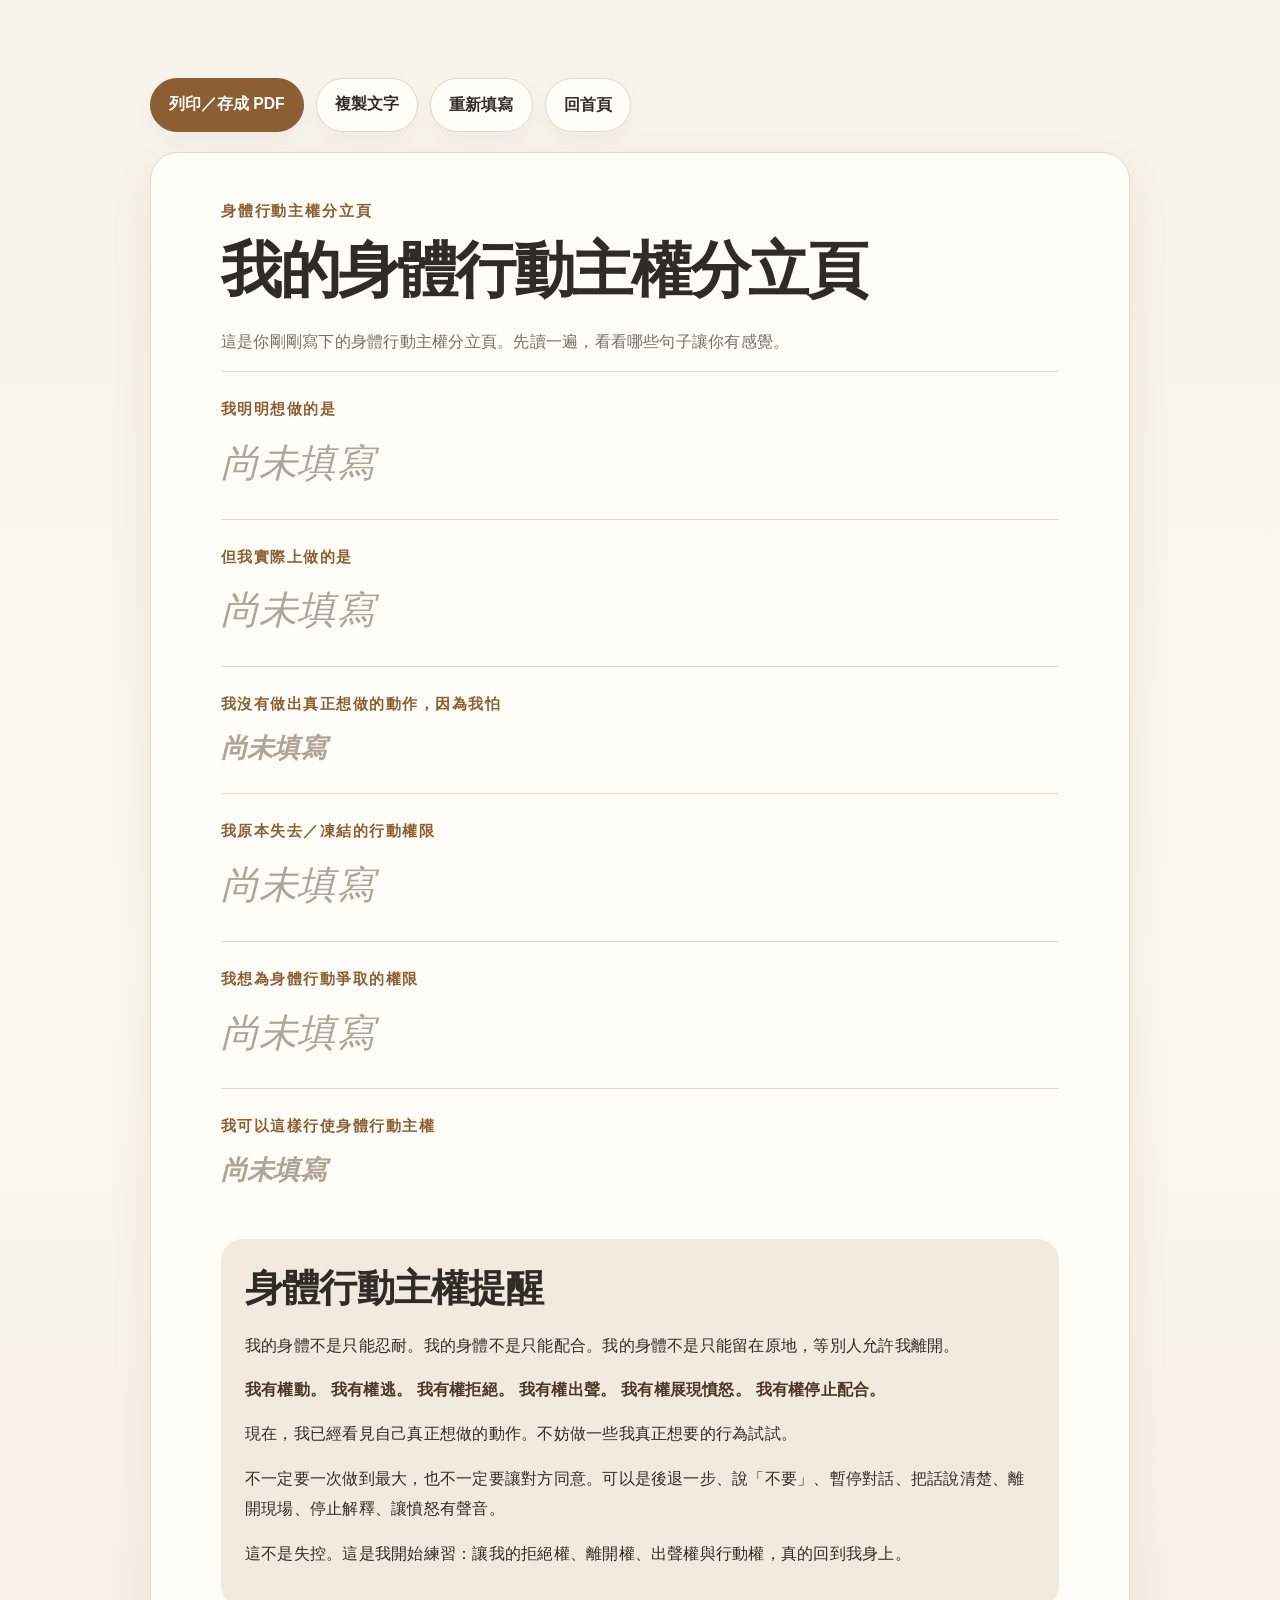
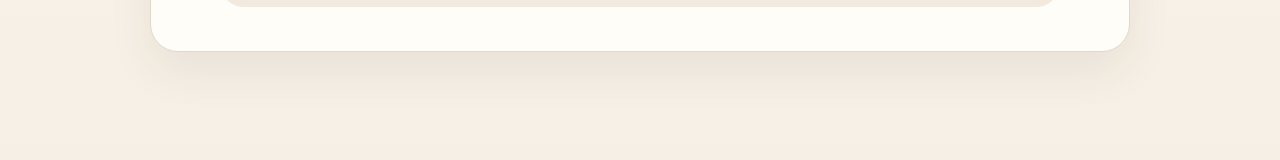
==== body-action-result.html @ a2fbad26 "Add files via upload" ====
<!doctype html><html lang="zh-Hant"><head><meta charset="utf-8"><meta name="viewport" content="width=device-width,initial-scale=1"><title>我的身體行動主權分立頁</title><link rel="stylesheet" href="styles.css"></head><body onload="fillResults('boundary_body_action')"><main class="container"><div class="actions no-print"><button class="primary" onclick="window.print()">列印／存成 PDF</button><button onclick="copyResult()">複製文字</button><a class="button" href="body-action.html">重新填寫</a><a class="button" href="index.html">回首頁</a></div>
<section class="print-page"><div class="eyebrow">身體行動主權分立頁</div><h1>我的身體行動主權分立頁</h1><p class="muted">這是你剛剛寫下的身體行動主權分立頁。先讀一遍，看看哪些句子讓你有感覺。</p>
<div class="result-block"><div class="result-label">我明明想做的是</div><div class="result-text" data-result="wanted"></div></div>
<div class="result-block"><div class="result-label">但我實際上做的是</div><div class="result-text" data-result="actual"></div></div>
<div class="result-block"><div class="result-label">我沒有做出真正想做的動作，因為我怕</div><div class="result-text medium" data-result="fear"></div></div>
<div class="result-block"><div class="result-label">我原本失去／凍結的行動權限</div><div class="result-text" data-result="frozen_right"></div></div>
<div class="result-block"><div class="result-label">我想為身體行動爭取的權限</div><div class="result-text" data-result="right"></div></div>
<div class="result-block"><div class="result-label">我可以這樣行使身體行動主權</div><div class="result-text medium" data-result="practice"></div></div>
<div class="reminder"><h2>身體行動主權提醒</h2><p>我的身體不是只能忍耐。我的身體不是只能配合。我的身體不是只能留在原地，等別人允許我離開。</p><p><strong>我有權動。 我有權逃。 我有權拒絕。 我有權出聲。 我有權展現憤怒。 我有權停止配合。</strong></p><p>現在，我已經看見自己真正想做的動作。不妨做一些我真正想要的行為試試。</p><p>不一定要一次做到最大，也不一定要讓對方同意。可以是後退一步、說「不要」、暫停對話、把話說清楚、離開現場、停止解釋、讓憤怒有聲音。</p><p>這不是失控。這是我開始練習：讓我的拒絕權、離開權、出聲權與行動權，真的回到我身上。</p></div>
</section></main><script src="script.js"></script></body></html>
---- styles.css ----
:root{
  --bg:#f7f2ea;
  --paper:#fffaf2;
  --card:#fffdf8;
  --ink:#2f2b26;
  --muted:#786f64;
  --line:#e4d8c8;
  --accent:#8b5e34;
  --accent2:#b88a55;
  --soft:#efe3d2;
  --shadow:0 18px 45px rgba(74,48,24,.08);
  --radius:24px;
}
*{box-sizing:border-box}
html{scroll-behavior:smooth}
body{
  margin:0;
  font-family:-apple-system,BlinkMacSystemFont,"Noto Sans TC","PingFang TC","Microsoft JhengHei",sans-serif;
  background:linear-gradient(180deg,var(--bg),#fbf7ef 55%,#f6efe5);
  color:var(--ink);
  line-height:1.9;
  letter-spacing:.015em;
}
a{color:inherit;text-decoration:none}
.container{width:min(980px,calc(100% - 32px));margin:0 auto;padding:54px 0 80px}
.hero{
  background:rgba(255,250,242,.78);
  border:1px solid var(--line);
  border-radius:32px;
  box-shadow:var(--shadow);
  padding:48px clamp(24px,6vw,68px);
  margin-bottom:32px;
}
.eyebrow{color:var(--accent);font-weight:700;font-size:.95rem;letter-spacing:.12em;margin-bottom:10px}
h1{font-size:clamp(2.25rem,6vw,4.8rem);line-height:1.14;letter-spacing:-.04em;margin:0 0 22px;font-weight:850}
h2{font-size:clamp(1.55rem,3.2vw,2.4rem);line-height:1.28;margin:0 0 18px;letter-spacing:-.02em}
h3{font-size:1.22rem;margin:0 0 12px;line-height:1.55}
p{margin:0 0 14px}.lead{font-size:1.18rem;color:#3c352e}.muted{color:var(--muted)}
.divider{height:1px;background:var(--line);margin:32px 0}
.grid{display:grid;grid-template-columns:repeat(2,minmax(0,1fr));gap:18px;margin-top:22px}
.entry-card{
  display:block;background:var(--card);border:1px solid var(--line);border-radius:24px;padding:26px;box-shadow:0 10px 30px rgba(74,48,24,.05);transition:.2s ease;
}
.entry-card:hover{transform:translateY(-2px);border-color:#d1b99b;box-shadow:0 16px 36px rgba(74,48,24,.08)}
.entry-card .tag{display:inline-block;color:var(--accent);background:#f2e4d3;border:1px solid #e4cdae;border-radius:999px;font-size:.82rem;font-weight:700;padding:3px 10px;margin-bottom:12px}
.entry-card strong{display:block;font-size:1.28rem;margin-bottom:8px}.entry-card .question{font-weight:800;color:#4b3825;margin-top:14px}
.nav{display:flex;gap:10px;flex-wrap:wrap;margin-bottom:18px}.nav a,.button,button{
  appearance:none;border:1px solid var(--line);border-radius:999px;background:var(--card);color:var(--ink);padding:11px 18px;font-weight:750;cursor:pointer;font-size:.98rem;box-shadow:0 8px 18px rgba(74,48,24,.04)
}
.button.primary,button.primary{background:var(--accent);border-color:var(--accent);color:white}.button:hover,button:hover,.nav a:hover{filter:brightness(.98);transform:translateY(-1px)}
.section-card{background:var(--paper);border:1px solid var(--line);border-radius:var(--radius);padding:30px clamp(20px,5vw,46px);box-shadow:var(--shadow);margin:20px 0}
.prompt-card{background:var(--card);border:1px solid var(--line);border-radius:22px;padding:24px;margin:18px 0}.prompt-card .num{color:var(--accent);font-weight:850;font-size:.9rem;letter-spacing:.08em;text-transform:uppercase}.hint{background:#f4eadc;border-left:4px solid var(--accent2);padding:14px 16px;border-radius:14px;color:#5c5045;margin-top:12px;font-size:.96rem}
label{display:block;font-weight:850;margin:8px 0 10px}textarea,input[type=text]{
  width:100%;min-height:92px;border:1px solid #d7c8b7;border-radius:18px;background:#fffefa;color:var(--ink);font:inherit;line-height:1.75;padding:15px 16px;resize:vertical;outline:none
}
textarea:focus,input[type=text]:focus{border-color:var(--accent2);box-shadow:0 0 0 4px rgba(184,138,85,.14)}
.actions{display:flex;gap:12px;flex-wrap:wrap;margin-top:24px}.small{font-size:.92rem;color:var(--muted)}
.print-page{background:#fffdf8;border:1px solid var(--line);border-radius:28px;padding:44px clamp(22px,6vw,70px);box-shadow:var(--shadow);margin:20px 0 28px}.print-page h1{font-size:clamp(2rem,5vw,3.8rem)}
.result-block{border-top:1px solid var(--line);padding:24px 0}.result-block:first-of-type{border-top:none}.result-label{color:var(--accent);font-size:.92rem;font-weight:850;letter-spacing:.1em;margin-bottom:8px}.result-text{font-size:clamp(1.35rem,3.8vw,2.4rem);line-height:1.62;font-weight:850;white-space:pre-wrap;color:#2d251e}.result-text.medium{font-size:clamp(1.15rem,2.8vw,1.65rem);font-weight:750}.reminder{background:#f3eadf;border-radius:22px;padding:24px;margin-top:24px}.reminder strong{color:#4d3826}.footer-note{text-align:center;color:var(--muted);margin-top:36px;font-size:.94rem}.empty{color:#b0a497;font-style:italic;font-weight:500}
@media(max-width:720px){.container{width:min(100% - 24px,980px);padding:28px 0 56px}.hero,.section-card{border-radius:24px;padding:28px 20px}.grid{grid-template-columns:1fr}.entry-card{padding:22px}.prompt-card{padding:20px}.actions{flex-direction:column}.actions .button,.actions button{width:100%;text-align:center}.print-page{padding:28px 20px;border-radius:24px}}
@media print{
  body{background:white;color:#111}.no-print,.nav,.actions,.footer-note{display:none!important}.container{width:100%;padding:0}.print-page{box-shadow:none;border:none;margin:0;padding:0;background:white}.result-text{color:#111}.reminder{background:#f6f6f6;break-inside:avoid}.result-block{break-inside:avoid}.hero,.section-card{box-shadow:none;border:none;background:white}
}
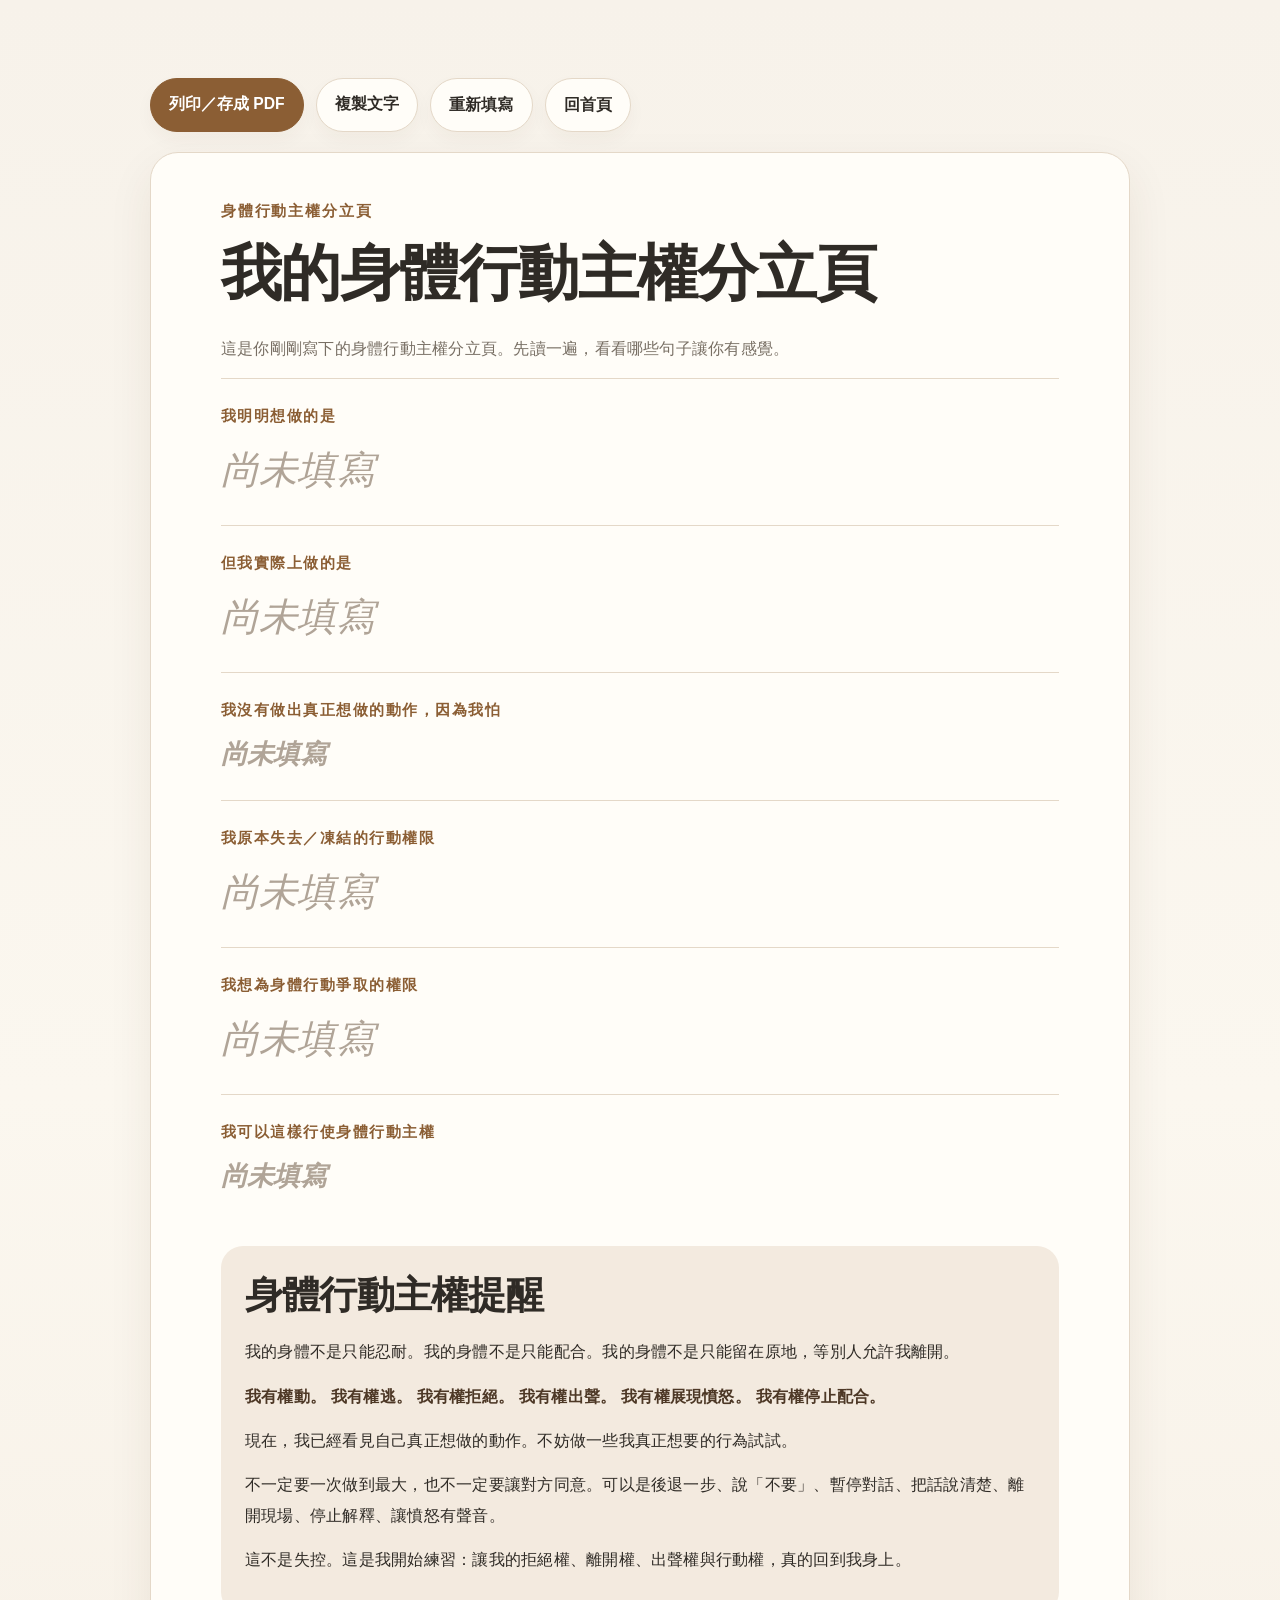
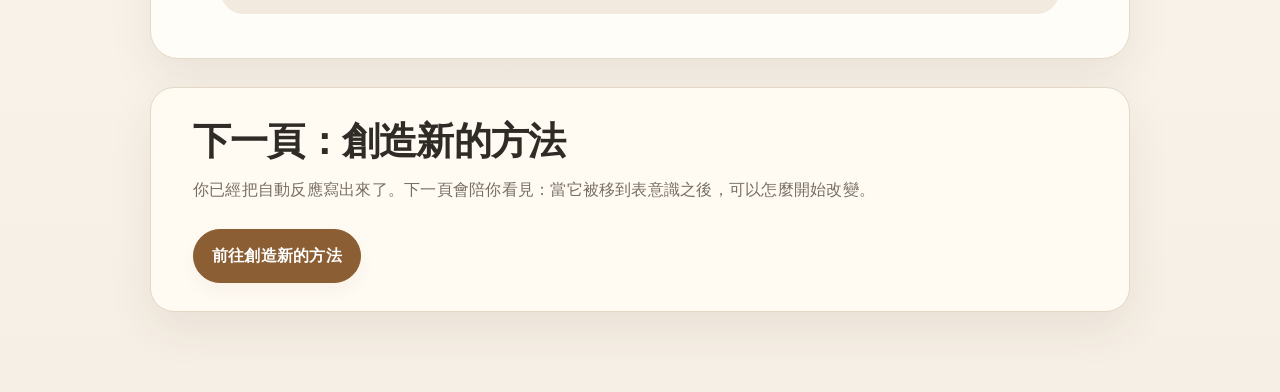
==== commit 69c07958: "Add files via upload" ====
--- a/body-action-result.html
+++ b/body-action-result.html
@@ -7,4 +7,6 @@
 <div class="result-block"><div class="result-label">我想為身體行動爭取的權限</div><div class="result-text" data-result="right"></div></div>
 <div class="result-block"><div class="result-label">我可以這樣行使身體行動主權</div><div class="result-text medium" data-result="practice"></div></div>
 <div class="reminder"><h2>身體行動主權提醒</h2><p>我的身體不是只能忍耐。我的身體不是只能配合。我的身體不是只能留在原地，等別人允許我離開。</p><p><strong>我有權動。 我有權逃。 我有權拒絕。 我有權出聲。 我有權展現憤怒。 我有權停止配合。</strong></p><p>現在，我已經看見自己真正想做的動作。不妨做一些我真正想要的行為試試。</p><p>不一定要一次做到最大，也不一定要讓對方同意。可以是後退一步、說「不要」、暫停對話、把話說清楚、離開現場、停止解釋、讓憤怒有聲音。</p><p>這不是失控。這是我開始練習：讓我的拒絕權、離開權、出聲權與行動權，真的回到我身上。</p></div>
-</section></main><script src="script.js"></script></body></html>
+</section>
+<section class="method-cta no-print"><h2>下一頁：創造新的方法</h2><p class="muted">你已經把自動反應寫出來了。下一頁會陪你看見：當它被移到表意識之後，可以怎麼開始改變。</p><a class="button primary" href="create-method.html">前往創造新的方法</a></section>
+</main><script src="script.js"></script></body></html>
--- a/styles.css
+++ b/styles.css
@@ -32,7 +32,7 @@
   margin-bottom:32px;
 }
 .eyebrow{color:var(--accent);font-weight:700;font-size:.95rem;letter-spacing:.12em;margin-bottom:10px}
-h1{font-size:clamp(2.25rem,6vw,4.8rem);line-height:1.14;letter-spacing:-.04em;margin:0 0 22px;font-weight:850}
+h1{font-size:clamp(1.9rem,5vw,3.2rem);line-height:1.25;letter-spacing:-.025em;margin:0 0 22px;font-weight:700}
 h2{font-size:clamp(1.55rem,3.2vw,2.4rem);line-height:1.28;margin:0 0 18px;letter-spacing:-.02em}
 h3{font-size:1.22rem;margin:0 0 12px;line-height:1.55}
 p{margin:0 0 14px}.lead{font-size:1.18rem;color:#3c352e}.muted{color:var(--muted)}
@@ -57,6 +57,8 @@
 .actions{display:flex;gap:12px;flex-wrap:wrap;margin-top:24px}.small{font-size:.92rem;color:var(--muted)}
 .print-page{background:#fffdf8;border:1px solid var(--line);border-radius:28px;padding:44px clamp(22px,6vw,70px);box-shadow:var(--shadow);margin:20px 0 28px}.print-page h1{font-size:clamp(2rem,5vw,3.8rem)}
 .result-block{border-top:1px solid var(--line);padding:24px 0}.result-block:first-of-type{border-top:none}.result-label{color:var(--accent);font-size:.92rem;font-weight:850;letter-spacing:.1em;margin-bottom:8px}.result-text{font-size:clamp(1.35rem,3.8vw,2.4rem);line-height:1.62;font-weight:850;white-space:pre-wrap;color:#2d251e}.result-text.medium{font-size:clamp(1.15rem,2.8vw,1.65rem);font-weight:750}.reminder{background:#f3eadf;border-radius:22px;padding:24px;margin-top:24px}.reminder strong{color:#4d3826}.footer-note{text-align:center;color:var(--muted);margin-top:36px;font-size:.94rem}.empty{color:#b0a497;font-style:italic;font-weight:500}
+
+.method-cta{background:var(--paper);border:1px solid var(--line);border-radius:24px;padding:28px clamp(20px,5vw,42px);box-shadow:var(--shadow);margin:26px 0 0}.method-cta h2{margin-bottom:10px}.method-cta .button{display:inline-block;margin-top:10px}.method-field{background:#fffdf8;border:1px solid var(--line);border-radius:22px;padding:22px;margin:18px 0}.course-box{background:#f3eadf;border:1px solid var(--line);border-radius:24px;padding:28px;margin-top:28px}.course-box ul{margin:12px 0 18px;padding-left:1.4em}.course-box li{margin:6px 0}.blank-line{display:inline-block;min-width:10em;border-bottom:1px solid var(--accent2);height:1.4em;vertical-align:baseline}
 @media(max-width:720px){.container{width:min(100% - 24px,980px);padding:28px 0 56px}.hero,.section-card{border-radius:24px;padding:28px 20px}.grid{grid-template-columns:1fr}.entry-card{padding:22px}.prompt-card{padding:20px}.actions{flex-direction:column}.actions .button,.actions button{width:100%;text-align:center}.print-page{padding:28px 20px;border-radius:24px}}
 @media print{
   body{background:white;color:#111}.no-print,.nav,.actions,.footer-note{display:none!important}.container{width:100%;padding:0}.print-page{box-shadow:none;border:none;margin:0;padding:0;background:white}.result-text{color:#111}.reminder{background:#f6f6f6;break-inside:avoid}.result-block{break-inside:avoid}.hero,.section-card{box-shadow:none;border:none;background:white}
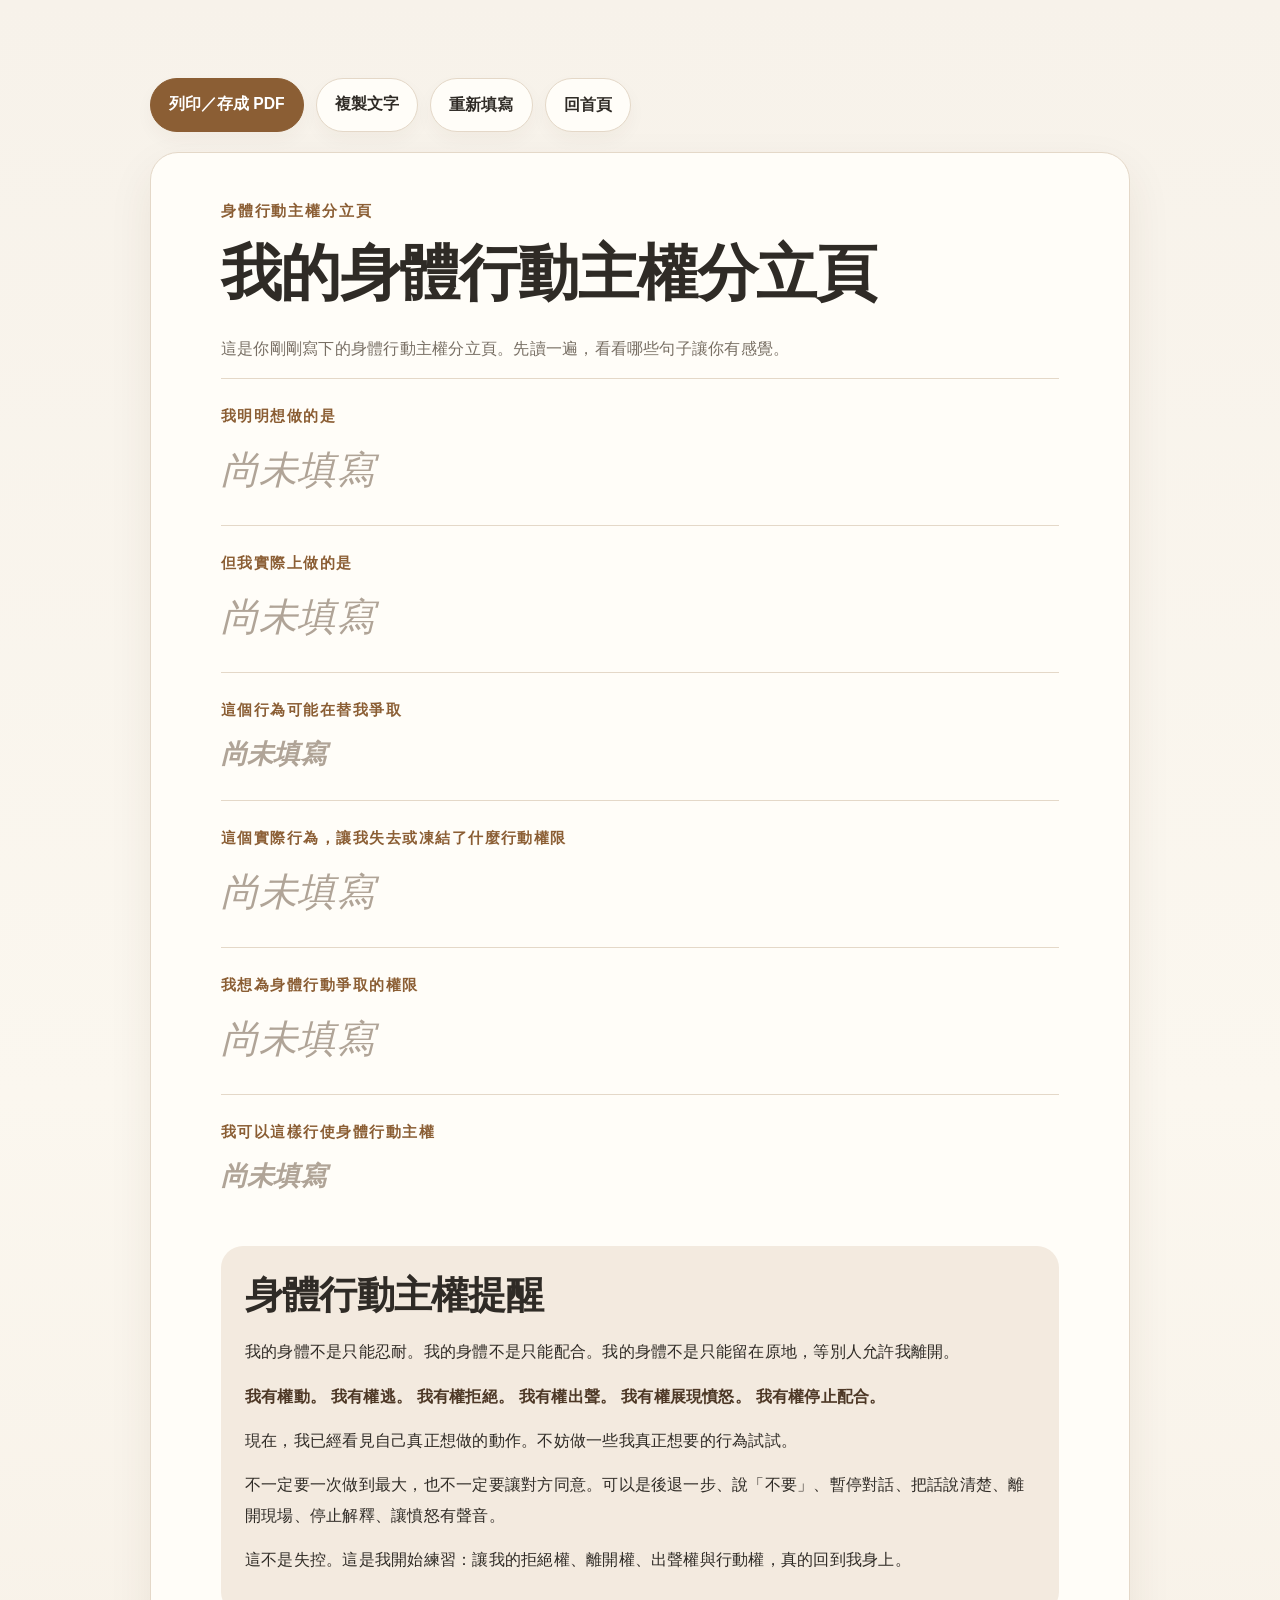
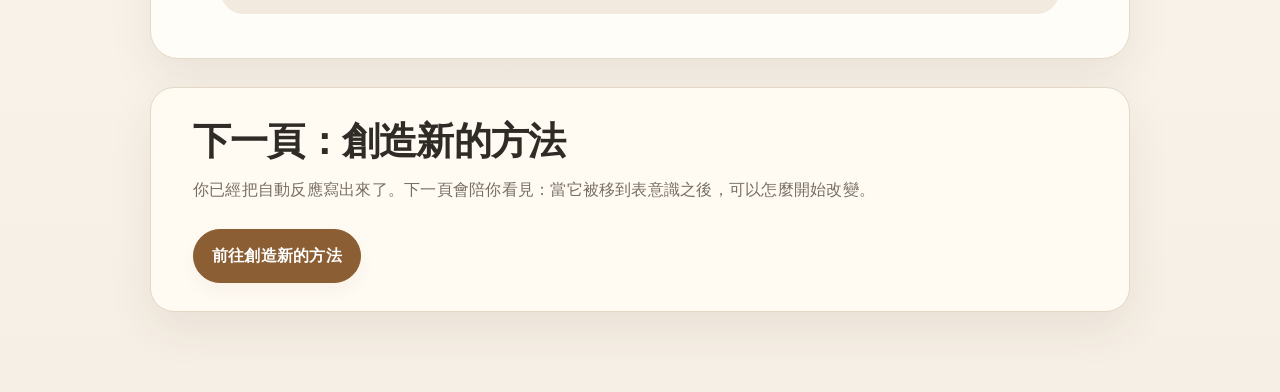
==== commit 3451a5dc: "Update body-action-result.html" ====
--- a/body-action-result.html
+++ b/body-action-result.html
@@ -2,8 +2,8 @@
 <section class="print-page"><div class="eyebrow">身體行動主權分立頁</div><h1>我的身體行動主權分立頁</h1><p class="muted">這是你剛剛寫下的身體行動主權分立頁。先讀一遍，看看哪些句子讓你有感覺。</p>
 <div class="result-block"><div class="result-label">我明明想做的是</div><div class="result-text" data-result="wanted"></div></div>
 <div class="result-block"><div class="result-label">但我實際上做的是</div><div class="result-text" data-result="actual"></div></div>
-<div class="result-block"><div class="result-label">我沒有做出真正想做的動作，因為我怕</div><div class="result-text medium" data-result="fear"></div></div>
-<div class="result-block"><div class="result-label">我原本失去／凍結的行動權限</div><div class="result-text" data-result="frozen_right"></div></div>
+<div class="result-block"><div class="result-label">這個行為可能在替我爭取</div><div class="result-text medium" data-result="fear"></div></div>
+<div class="result-block"><div class="result-label">這個實際行為，讓我失去或凍結了什麼行動權限</div><div class="result-text" data-result="frozen_right"></div></div>
 <div class="result-block"><div class="result-label">我想為身體行動爭取的權限</div><div class="result-text" data-result="right"></div></div>
 <div class="result-block"><div class="result-label">我可以這樣行使身體行動主權</div><div class="result-text medium" data-result="practice"></div></div>
 <div class="reminder"><h2>身體行動主權提醒</h2><p>我的身體不是只能忍耐。我的身體不是只能配合。我的身體不是只能留在原地，等別人允許我離開。</p><p><strong>我有權動。 我有權逃。 我有權拒絕。 我有權出聲。 我有權展現憤怒。 我有權停止配合。</strong></p><p>現在，我已經看見自己真正想做的動作。不妨做一些我真正想要的行為試試。</p><p>不一定要一次做到最大，也不一定要讓對方同意。可以是後退一步、說「不要」、暫停對話、把話說清楚、離開現場、停止解釋、讓憤怒有聲音。</p><p>這不是失控。這是我開始練習：讓我的拒絕權、離開權、出聲權與行動權，真的回到我身上。</p></div>
